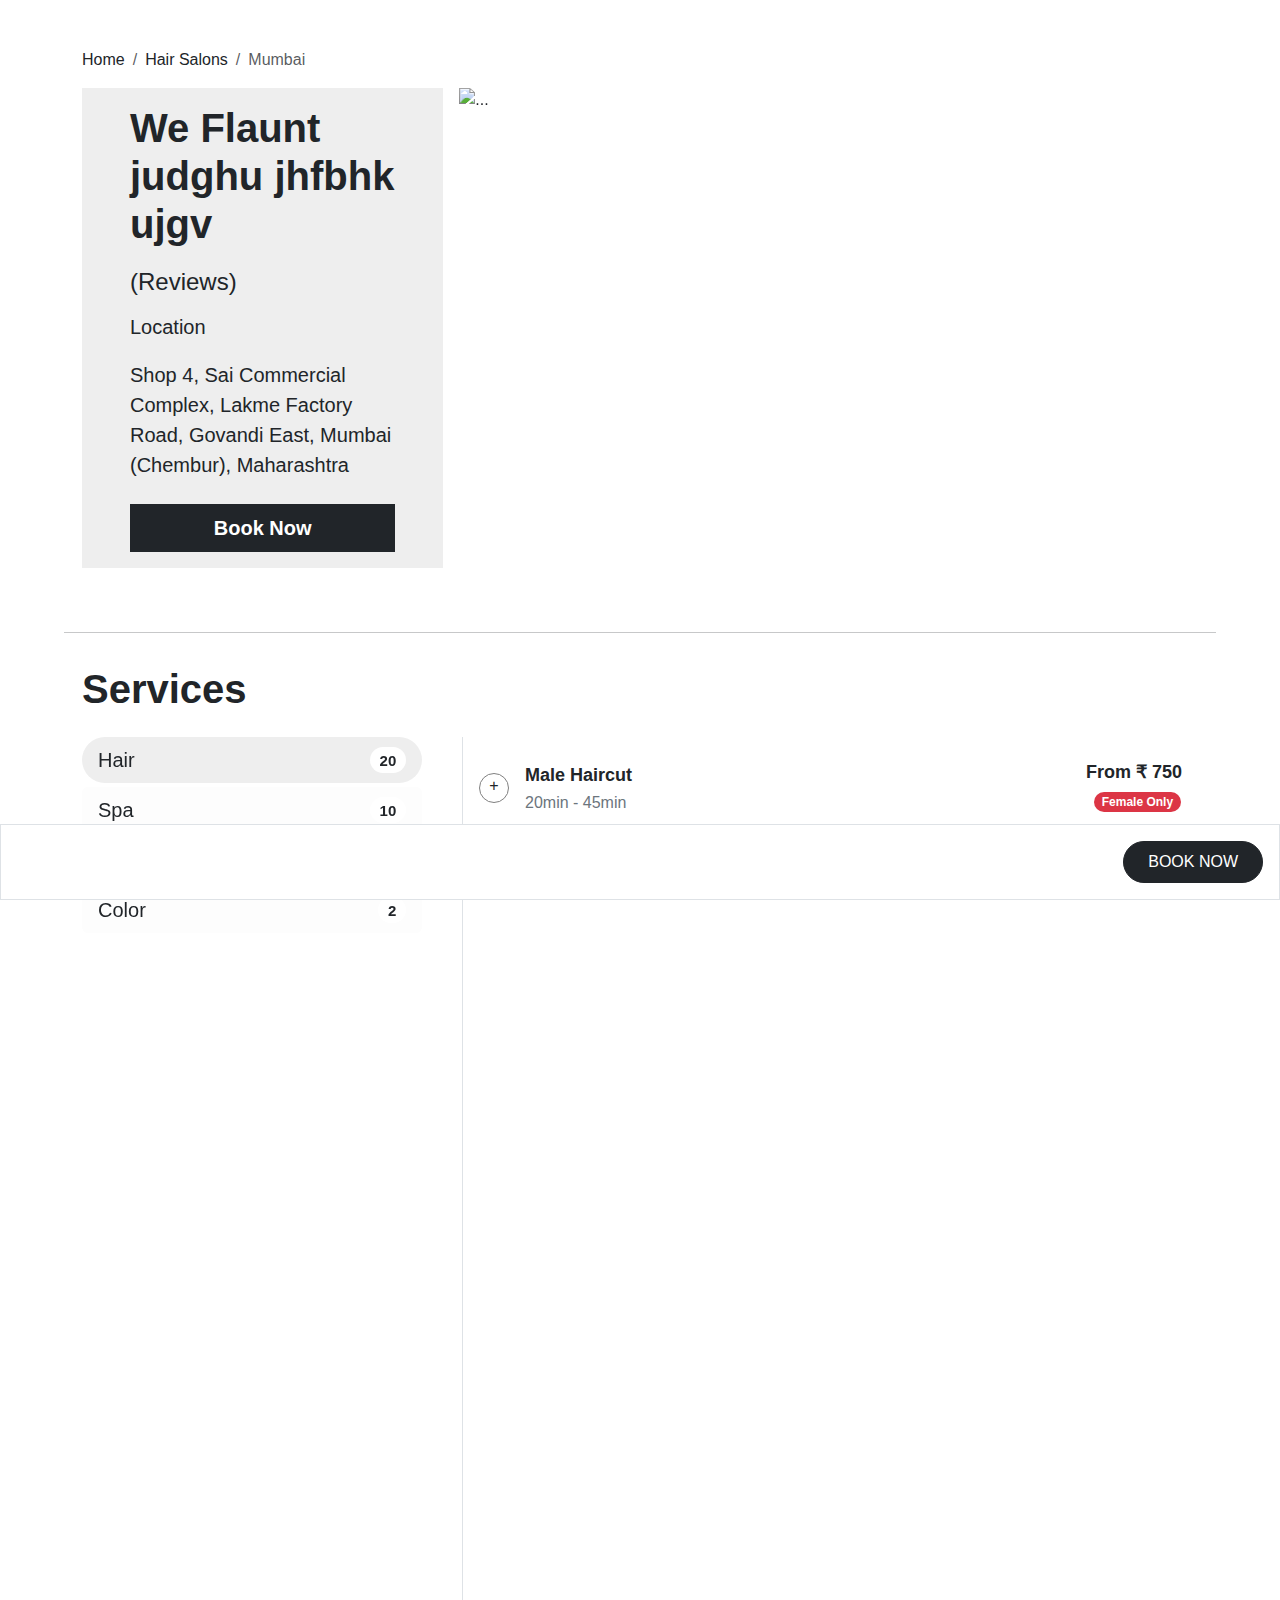
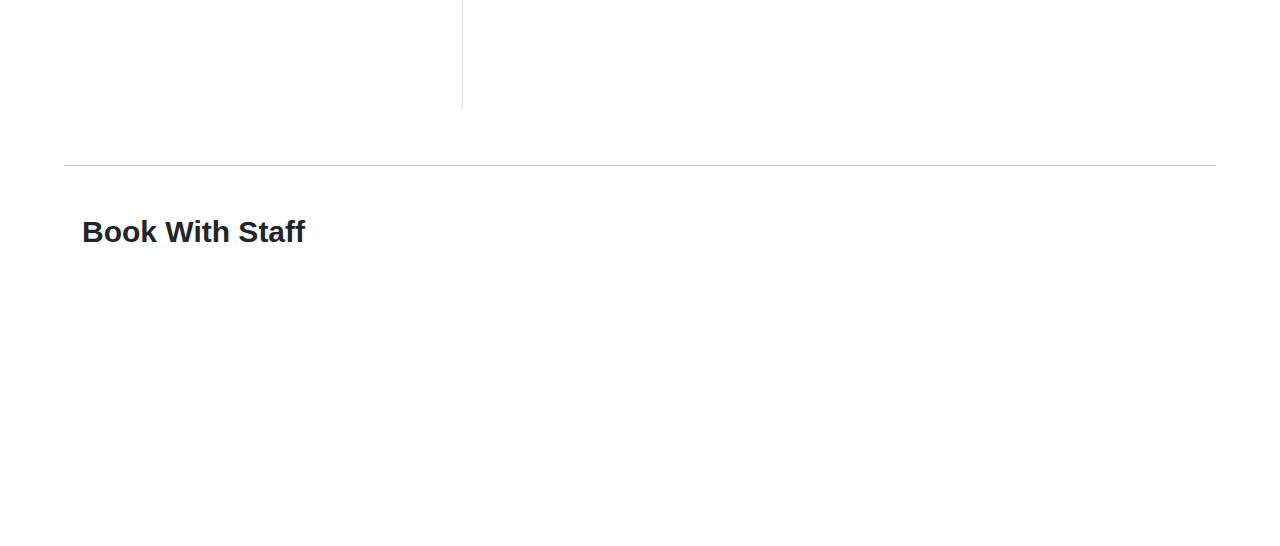
==== salon.html @ f8352d14 "going for merge" ====
<!DOCTYPE html>
<html lang="en">

<head>
  <meta charset="UTF-8">
  <meta http-equiv="X-UA-Compatible" content="IE=edge">
  <meta name="viewport" content="width=device-width, initial-scale=1.0">
  <!-- fontawesome -->
  <script src="https://cdnjs.cloudflare.com/ajax/libs/font-awesome/6.4.0/js/all.min.js"></script>
  <!-- BS5 Links -->
  <link href="https://cdn.jsdelivr.net/npm/bootstrap@5.2.3/dist/css/bootstrap.min.css" rel="stylesheet">
  <!-- aos -->
  <link href="https://unpkg.com/aos@2.3.1/dist/aos.css" rel="stylesheet">
  <link rel="stylesheet" href="css/bookstyle.css">

  <title>Fresha</title>
</head>

<body>

  <main>
    <section class="py-5" >
      <div class="container">
        <nav aria-label="breadcrumb">
          <ol class="breadcrumb">
            <li class="breadcrumb-item"><a href="#" class="nav-link">Home</a></li>
            <li class="breadcrumb-item " aria-current="page">Hair Salons</li>
            <li class="breadcrumb-item active" aria-current="page">Mumbai</li>
          </ol>
        </nav>
        <div class="row g-3 overflow-hidden">
          <div class="col-xl-4" data-aos="fade-right" data-aos-duration="1000">
            <div class="h-100 px-4 px-md-5 py-3 bg-light2">
              <p class="display-6 fw-semibold">We Flaunt judghu jhfbhk ujgv</p>
              <span class="text-warning">
                <i class="fa-solid fa-star fs-5"></i>
                <i class="fa-solid fa-star fs-5"></i>
                <i class="fa-solid fa-star fs-5"></i>
                <i class="fa-solid fa-star-half-alt fs-5"></i>
                <i class="fa-solid fa-star-half-alt fs-5"></i>
              </span>
              <span class="fs-4"> (Reviews)</span>
              <div class="mt-2">
                <p class="fs-5"><i class="fa fs-4 fa-location-dot"></i> Location</p>
                <p class="fs-5">Shop 4, Sai Commercial Complex, Lakme Factory Road, Govandi East, Mumbai (Chembur),
                  Maharashtra</p>
              </div>
              <div class="mt-4">
                <a role="button" href="booking.html" class="btn btn-dark h-100 w-100 rounded-0 py-2 fs-5 fw-bold">Book Now</a>
              </div>
            </div>
          </div>
          <div class="col-xl-8" data-aos="fade-left" data-aos-duration="1000">
            <div class="h-100">
              <div id="carouselExampleCaptions" class="carousel h-100 slide" data-bs-ride="carousel">
                <div class="carousel-indicators">
                  <button type="button" data-bs-target="#carouselExampleCaptions" data-bs-slide-to="0" class="active"
                    aria-current="true" aria-label="Slide 1"></button>
                  <button type="button" data-bs-target="#carouselExampleCaptions" data-bs-slide-to="1"
                    aria-label="Slide 2"></button>
                  <button type="button" data-bs-target="#carouselExampleCaptions" data-bs-slide-to="2"
                    aria-label="Slide 3"></button>
                </div>
                <div class="carousel-inner h-100">
                  <div class="carousel-item h-100 active">
                    <img
                      src="https://images.fresha.com/locations/location-profile-images/17243/293535/ff3d0a6b-650a-44cd-8631-21242df09e5d.jpg?class=width-large"
                      class="d-block w-100 h-100" alt="...">
                  </div>
                  <div class="carousel-item h-100">
                    <img
                      src="https://images.fresha.com/locations/location-profile-images/17243/293533/5f9d00f1-9cc1-4372-9a91-7b71dc12b0ef.jpg?class=width-large"
                      class="d-block w-100 h-100" alt="...">
                  </div>
                  <div class="carousel-item h-100">
                    <img
                      src="https://images.fresha.com/locations/location-profile-images/17243/293533/5f9d00f1-9cc1-4372-9a91-7b71dc12b0ef.jpg?class=width-large"
                      class="d-block w-100 h-100" alt="...">
                  </div>
                </div>
                <button class="carousel-control-prev" type="button" data-bs-target="#carouselExampleCaptions"
                  data-bs-slide="prev">
                  <span class="carousel-control-prev-icon" aria-hidden="true"></span>
                  <span class="visually-hidden">Previous</span>
                </button>
                <button class="carousel-control-next" type="button" data-bs-target="#carouselExampleCaptions"
                  data-bs-slide="next">
                  <span class="carousel-control-next-icon" aria-hidden="true"></span>
                  <span class="visually-hidden">Next</span>
                </button>
              </div>
            </div>
          </div>
        </div>
      </div>
    </section>

    <hr style="width: 90%;" class="mx-auto">

    <section class="py-3 services-tabs">
      <div class="container">
        <h2>Services</h2>
        <div class="row py-4 align-items-start">
          <div class="col-md-4 service-stick top-10" data-aos="fade-up" data-aos-duration="1000">
            <div class="nav gap-1 flex-column nav-pills me-3" id="v-pills-tab" role="tablist"
              aria-orientation="vertical">
              <button class="nav-link act d-flex align-items-center justify-content-between text-dark fs-5 active"
                id="v-pills-home-tab" data-bs-toggle="pill" data-bs-target="#v-pills-home" type="button" role="tab"
                aria-controls="v-pills-home" aria-selected="true">Hair <span
                  class="badge bg-white text-dark rounded-pill ">20</span> </button>
              <button class="nav-link act d-flex align-items-center justify-content-between text-dark fs-5"
                id="v-pills-profile-tab" data-bs-toggle="pill" data-bs-target="#v-pills-profile" type="button"
                role="tab" aria-controls="v-pills-profile" aria-selected="false">Spa <span
                  class="badge bg-white text-dark rounded-pill ">10</span> </buttona>
                <button class="nav-link act d-flex align-items-center justify-content-between text-dark fs-5"
                  id="v-pills-messages-tab" data-bs-toggle="pill" data-bs-target="#v-pills-messages" type="button"
                  role="tab" aria-controls="v-pills-messages" aria-selected="false">Massage <span
                    class="badge bg-white text-dark rounded-pill ">1</span> </button>
                <button class="nav-link act d-flex align-items-center justify-content-between text-dark fs-5"
                  id="v-pills-settings-tab" data-bs-toggle="pill" data-bs-target="#v-pills-settings" type="button"
                  role="tab" aria-controls="v-pills-settings" aria-selected="false">Color <span
                    class="badge bg-white text-dark rounded-pill ">2</span> </button>
            </div>
          </div>
          <div class="tab-content col-md-8 overflow-hidden" id="v-pills-tabContent">
            <div class="tab-pane fade show active" id="v-pills-home" role="tabpanel" aria-labelledby="v-pills-home-tab">
              <div class="border-start list-group p-0 list-group-flush " >
                <!-- service card collapse -->
                <div class="list-group-item p-0"  data-aos="fade-left" data-aos-duration="1000">
                  <!-- service card -->
                  <div class="px-3 service-card py-4">
                    <div class="d-flex align-items-center gap-3">
                      <div class="service-card-radio text-center ">+</div>
                      <div class="d-grid gap-1">
                        <a role="button" class="stretched-link hw-0" data-bs-toggle="collapse" data-bs-target="#s1"></a>
                        <h5>Male Haircut</h5>
                        <div class="text-secondary w-fit">20min - 45min</div>
                      </div>
                    </div>
                    <div>
                      <h5 class="text-dark">From ₹ 750</h5>
                      <span class="badge bg-danger mt-2 rounded-pill ms-2">Female Only</span>
                    </div>
                  </div>

                  <!-- group of service card -->
                  <div class="py-3 px-1 px-sm-3 list-group list-group-flush collapse rounded" id="s1">

                    <div class="px-3 service-card py-4 list-group-item">
                      <div class="d-flex align-items-center gap-3">
                        <div class="service-card-radio"></div>
                        <div class="d-grid gap-1">
                          <a role="button" class="stretched-link hw-0" data-bs-toggle="collapse" data-bs-target="#s1"></a>
                          <h5>Male Haircut</h5>
                          <div class="text-secondary w-fit">20min - 45min</div>
                        </div>
                      </div>
                      <div>
                        <h5 class="text-dark">From ₹ 750</h5>
                        <span class="badge bg-danger mt-2 rounded-pill ms-2">Female Only</span>
                    <a href="booking.html" class="stretched-link hw-0"></a>
                      </div>
                    </div>

                    <div class="px-3 service-card py-4 list-group-item">
                      <div class="d-flex align-items-center gap-3">
                        <div class="service-card-radio"></div>
                        <div class="d-grid gap-1">
                          <a role="button" class="stretched-link hw-0" data-bs-toggle="collapse" data-bs-target="#s1"></a>
                          <h5>Male Haircut</h5>
                          <div class="text-secondary w-fit">20min - 45min</div>
                    <a href="booking.html" class="stretched-link hw-0"></a>

                        </div>
                      </div>
                      <div>
                        <h5 class="text-dark">From ₹ 750</h5>
                        <span class="badge bg-danger mt-2 rounded-pill ms-2">Female Only</span>
                      </div>
                    </div>
                  </div>
                </div>

                <div class="px-3 service-card py-4 list-group-item"  data-aos="fade-left" data-aos-duration="1000" >
                  <div class="d-flex align-items-center gap-3">
                    <div class="service-card-radio"></div>
                    <div class="d-grid gap-1">
                      <h5>Male Haircut</h5>
                      <h6 class="text-secondary">20min - 45min</h6>
                    </div>
                  </div>
                  <div>
                    <h5 class="text-dark">From ₹ 750</h5>
                    <a href="booking.html" class="stretched-link hw-0"></a>
                  </div>
                </div>

                <div class="px-3 service-card py-4 list-group-item"  data-aos="fade-left" data-aos-duration="1000" >
                  <div class="d-flex align-items-center gap-3">
                    <div class="service-card-radio"></div>
                    <div class="d-grid gap-1">
                      <h5>Male Haircut</h5>
                      <h6 class="text-secondary">20min - 45min</h6>
                    </div>
                  </div>
                  <div>
                    <h5 class="text-dark">From ₹ 750</h5>
                    <a href="booking.html" class="stretched-link hw-0"></a>
                  </div>
                </div>

                <div class="px-3 service-card py-4 list-group-item"  data-aos="fade-left" data-aos-duration="1000" >
                  <div class="d-flex align-items-center gap-3">
                    <div class="service-card-radio"></div>
                    <div class="d-grid gap-1">
                      <a role="button" class="stretched-link hw-0" data-bs-toggle="collapse" data-bs-target="#s1"></a>
                      <h5>Male Haircut</h5>
                      <div class="text-secondary w-fit">20min - 45min</div>
                    </div>
                  </div>
                  <div>
                      <a href="booking.html" class="stretched-link hw-0"></a>
                      <h5 class="text-dark">From ₹ 750</h5>
                      <span class="badge bg-danger mt-2 rounded-pill ms-2">Female Only</span>
                    </div>
                </div>

                <div class="px-3 service-card py-4 list-group-item"  data-aos="fade-left" data-aos-duration="1000" >
                  <div class="d-flex align-items-center gap-3">
                    <div class="service-card-radio"></div>
                    <div class="d-grid gap-1">
                      <h5>Male Haircut</h5>
                      <h6 class="text-secondary">20min - 45min</h6>
                    </div>
                  </div>
                  <div>
                    <h5 class="text-dark">From ₹ 750</h5>
                    <a href="booking.html" class="stretched-link hw-0"></a>
                  </div>
                </div>

                <div class="px-3 service-card py-4 list-group-item"  data-aos="fade-left" data-aos-duration="1000" >
                  <div class="d-flex align-items-center gap-3">
                    <div class="service-card-radio"></div>
                    <div class="d-grid gap-1">
                      <h5>Male Haircut</h5>
                      <h6 class="text-secondary">20min - 45min</h6>
                    </div>
                  </div>
                  <div>
                    <h5 class="text-dark">From ₹ 750</h5>
                    <a href="booking.html" class="stretched-link hw-0"></a>
                  </div>
                </div>

                <div class="px-3 service-card py-4 list-group-item"  data-aos="fade-left" data-aos-duration="1000" >
                  <div class="d-flex align-items-center gap-3">
                    <div class="service-card-radio"></div>
                    <div class="d-grid gap-1">
                      <h5>Male Haircut</h5>
                      <h6 class="text-secondary">20min - 45min</h6>
                    </div>
                  </div>
                  <div>
                    <h5 class="text-dark">From ₹ 750</h5>
                    <a href="booking.html" class="stretched-link hw-0"></a>
                  </div>
                </div>

                <div class="px-3 service-card py-4 list-group-item"  data-aos="fade-left" data-aos-duration="1000" >
                  <div class="d-flex align-items-center gap-3">
                    <div class="service-card-radio"></div>
                    <div class="d-grid gap-1">
                      <a role="button" class="stretched-link hw-0" data-bs-toggle="collapse" data-bs-target="#s1"></a>
                      <h5>Male Haircut</h5>
                      <div class="text-secondary w-fit">20min - 45min</div>
                    </div>
                  </div>
                  <div>
                      <a href="booking.html" class="stretched-link hw-0"></a>
                      <h5 class="text-dark">From ₹ 750</h5>
                      <span class="badge bg-danger mt-2 rounded-pill ms-2">Female Only</span>
                    </div>
                </div>

                <div class="px-3 service-card py-4 list-group-item"  data-aos="fade-left" data-aos-duration="1000" >
                  <div class="d-flex align-items-center gap-3">
                    <div class="service-card-radio"></div>
                    <div class="d-grid gap-1">
                      <h5>Male Haircut</h5>
                      <h6 class="text-secondary">20min - 45min</h6>
                    </div>
                  </div>
                  <div>
                    <h5 class="text-dark">From ₹ 750</h5>
                    <a href="booking.html" class="stretched-link hw-0"></a>
                  </div>
                </div>

                <div class="px-3 service-card py-4 list-group-item"  data-aos="fade-left" data-aos-duration="1000" >
                  <div class="d-flex align-items-center gap-3">
                    <div class="service-card-radio"></div>
                    <div class="d-grid gap-1">
                      <a role="button" class="stretched-link hw-0" data-bs-toggle="collapse" data-bs-target="#s1"></a>
                      <h5>Male Haircut</h5>
                      <div class="text-secondary w-fit">20min - 45min</div>
                    </div>
                  </div>
                  <div>
                      <a href="booking.html" class="stretched-link hw-0"></a>
                      <h5 class="text-dark">From ₹ 750</h5>
                      <span class="badge bg-danger mt-2 rounded-pill ms-2">Female Only</span>
                    </div>
                </div>
              </div>
            </div>
            <div class="tab-pane fade" id="v-pills-profile" role="tabpanel" aria-labelledby="v-pills-profile-tab">
              <div class="p-3 border-start list-group list-group-flush ">

                <div class="px-3 service-card py-4 list-group-item"  data-aos="fade-left" data-aos-duration="1000" >
                  <div class="d-flex align-items-center gap-3">
                    <div class="service-card-radio"></div>
                    <div class="d-grid gap-1">
                      <a role="button" class="stretched-link hw-0" data-bs-toggle="collapse" data-bs-target="#s1"></a>
                      <h5>Male Haircut</h5>
                      <div class="text-secondary w-fit">20min - 45min</div>
                    </div>
                  </div>
                  <div>
                      <a href="booking.html" class="stretched-link hw-0"></a>
                      <h5 class="text-dark">From ₹ 750</h5>
                      <span class="badge bg-danger mt-2 rounded-pill ms-2">Female Only</span>
                    </div>
                </div>

                <div class="px-3 service-card py-4 list-group-item"  data-aos="fade-left" data-aos-duration="1000" >
                  <div class="d-flex align-items-center gap-3">
                    <div class="service-card-radio"></div>
                    <div class="d-grid gap-1">
                      <h5>Male Haircut</h5>
                      <h6 class="text-secondary">20min - 45min</h6>
                    </div>
                  </div>
                  <div>
                    <h5 class="text-dark">From ₹ 750</h5>
                    <a href="booking.html" class="stretched-link hw-0"></a>
                  </div>
                </div>
              </div>
            </div>
            <div class="tab-pane fade" id="v-pills-messages" role="tabpanel" aria-labelledby="v-pills-messages-tab">
              <div class="p-3 border-start list-group list-group-flush ">

                <div class="px-3 service-card py-4 list-group-item"  data-aos="fade-left" data-aos-duration="1000" >
                  <div class="d-flex align-items-center gap-3">
                    <div class="service-card-radio"></div>
                    <div class="d-grid gap-1">
                      <h5>Male Haircut</h5>
                      <h6 class="text-secondary">20min - 45min</h6>
                    </div>
                  </div>
                  <div>
                    <h5 class="text-dark">From ₹ 750</h5>
                    <a href="booking.html" class="stretched-link hw-0"></a>
                  </div>
                </div>

                <div class="px-3 service-card py-4 list-group-item"  data-aos="fade-left" data-aos-duration="1000" >
                  <div class="d-flex align-items-center gap-3">
                    <div class="service-card-radio"></div>
                    <div class="d-grid gap-1">
                      <h5>Male Haircut</h5>
                      <h6 class="text-secondary">20min - 45min</h6>
                    </div>
                  </div>
                  <div>
                    <h5 class="text-dark">From ₹ 750</h5>
                    <a href="booking.html" class="stretched-link hw-0"></a>
                  </div>
                </div>

                <div class="px-3 service-card py-4 list-group-item"  data-aos="fade-left" data-aos-duration="1000" >
                  <div class="d-flex align-items-center gap-3">
                    <div class="service-card-radio"></div>
                    <div class="d-grid gap-1">
                      <h5>Male Haircut</h5>
                      <h6 class="text-secondary">20min - 45min</h6>
                    </div>
                  </div>
                  <div>
                    <h5 class="text-dark">From ₹ 750</h5>
                    <a href="booking.html" class="stretched-link hw-0"></a>
                  </div>
                </div>

                <div class="px-3 service-card py-4 list-group-item"  data-aos="fade-left" data-aos-duration="1000" >
                  <div class="d-flex align-items-center gap-3">
                    <div class="service-card-radio"></div>
                    <div class="d-grid gap-1">
                      <h5>Male Haircut</h5>
                      <h6 class="text-secondary">20min - 45min</h6>
                    </div>
                  </div>
                  <div>
                    <h5 class="text-dark">From ₹ 750</h5>
                    <a href="booking.html" class="stretched-link hw-0"></a>
                  </div>
                </div>
              </div>
            </div>
            <div class="tab-pane fade" id="v-pills-settings" role="tabpanel" aria-labelledby="v-pills-settings-tab">
              <div class="p-3 border-start list-group list-group-flush ">

                <div class="px-3 service-card py-4 list-group-item"  data-aos="fade-left" data-aos-duration="1000" >
                  <div class="d-flex align-items-center gap-3">
                    <div class="service-card-radio"></div>
                    <div class="d-grid gap-1">
                      <h5>Male Haircut</h5>
                      <h6 class="text-secondary">20min - 45min</h6>
                    </div>
                  </div>
                  <div>
                    <h5 class="text-dark">From ₹ 750</h5>
                    <a href="booking.html" class="stretched-link hw-0"></a>
                  </div>
                </div>

                <div class="px-3 service-card py-4 list-group-item"  data-aos="fade-left" data-aos-duration="1000" >
                  <div class="d-flex align-items-center gap-3">
                    <div class="service-card-radio"></div>
                    <div class="d-grid gap-1">
                      <h5>Male Haircut</h5>
                      <h6 class="text-secondary">20min - 45min</h6>
                    </div>
                  </div>
                  <div>
                    <h5 class="text-dark">From ₹ 750</h5>
                    <a href="booking.html" class="stretched-link hw-0"></a>
                  </div>
                </div>

                <div class="px-3 service-card py-4 list-group-item"  data-aos="fade-left" data-aos-duration="1000" >
                  <div class="d-flex align-items-center gap-3">
                    <div class="service-card-radio"></div>
                    <div class="d-grid gap-1">
                      <h5>Male Haircut</h5>
                      <h6 class="text-secondary">20min - 45min</h6>
                    </div>
                  </div>
                  <div>
                    <h5 class="text-dark">From ₹ 750</h5>
                    <a href="booking.html" class="stretched-link hw-0"></a>
                  </div>
                </div>
              </div>
            </div>
          </div>
        </div>
      </div>
    </section>

    <hr style="width: 90%;" class="mx-auto">

    <section class="py-4">
      <div class="container">
        <h3 class="my-2">Book With Staff</h3>
        <div class="d-flex gap-4 justify-content-center justify-content-md-start flex-wrap p-4" data-aos="fade-up" data-aos-duration="1000">
          <div class="b-w-staff text-center">
            <img src="images/place-img.png" class="img-fluid b-w-staff-img" alt="">
            <div class="my-2">
              <h4>Alex Doe Alexzander</h4>
            </div>
          </div>
          <div class="b-w-staff text-center">
            <img src="images/place-img.png" class="img-fluid b-w-staff-img" alt="">
            <div class="my-2">
              <h4>Alex Doe Alexzander</h4>
            </div>
          </div>
          <div class="b-w-staff text-center">
            <img src="images/place-img.png" class="img-fluid b-w-staff-img" alt="">
            <div class="my-2">
              <h4>Alex Doe Alexzander</h4>
            </div>
          </div>
          <div class="b-w-staff text-center">
            <img src="images/place-img.png" class="img-fluid b-w-staff-img" alt="">
            <div class="my-2">
              <h4>Alex Doe Alexzander</h4>
            </div>
          </div>
        </div>
      </div>
    </section>

    <!-- book btn -->
    <div class="p-3 border text-end bg-white sticky-bottom">
      <a role="button" href="booking.html" class="btn px-4 py-2 rounded-pill act btn-dark">BOOK NOW</a>
    </div>

    <!-- <section class="section-padding bg-light2" >
      <div class="container">
        <h3 class="fs-1 mb-5">Venues near We Flaunt</h3>
        <div class="row g-4"  data-aos="fade-up" data-aos-duration="1000">
          <div class="col-sm-6 col-lg-4 col-xl-3">
            <div class="position-relative">
              <img
                src="https://images.fresha.com/locations/location-profile-images/408585/689546/67a4dfca-bd08-4a91-b6e1-a2f02ed755c5.jpg?class=width-small"
                height="200px" class="w-100 object-fit" alt="">
                <a href="" class="stretched-link"></a>
                <div class="p-2">
                  <p class="fs-4 mt-1 mb-0">Tress Tales</p>
                  <p class="m-0 text-secondary">Location ipsum dolor sit amet consectetur adipisicing elit. Unde, ratione
                    neque officia rem laborum distinctio doloribus </p>
                  </div>
            </div>
          </div>
          <div class="col-sm-6 col-lg-4 col-xl-3">
            <div class="position-relative">
              <img
                src="https://images.fresha.com/locations/location-profile-images/861089/936531/fd4bea70-bfd3-4a86-93a0-b0b45cfe5dd1.jpg?class=width-small"
                height="200px" class="w-100 object-fit" alt="">
                <a href="" class="stretched-link"></a>
                <div class="p-2">
                  <p class="fs-4 mt-1 mb-0">Mubai</p>
                  <p class="m-0 text-secondary">Location ipsum dolor sit amet consectetur adipisicing elit. Unde. </p>
                </div>
              </div>
          </div>
          <div class="col-sm-6 col-lg-4 col-xl-3">
            <div class="position-relative">
              <img
                src="https://images.fresha.com/locations/location-profile-images/861089/936531/fd4bea70-bfd3-4a86-93a0-b0b45cfe5dd1.jpg?class=width-small"
                height="200px" class="w-100 object-fit" alt="">
                <a href="" class="stretched-link"></a>
                <div class="p-2">
                  <p class="fs-4 mt-1 mb-0">Alines Beauty</p>
                  <p class="m-0 text-secondary">Location ipsum dolor sit amet consectetur adipisicing elit. Unde, ratione
                    neque </p>
                  </div>
            </div>
          </div>
          <div class="col-sm-6 col-lg-4 col-xl-3">
            <div class="position-relative">
              <img
                src="https://images.fresha.com/locations/location-profile-images/552781/670060/f25c866d-f45b-4926-a53b-a2f4f5d39bbf.jpg?class=width-small"
                height="200px" class="w-100 object-fit" alt="">
                <a href="" class="stretched-link"></a>
                <div class="p-2">
                  <p class="fs-4 mt-1 mb-0">Adani club</p>
                  <p class="m-0 text-secondary">Location ipsum dolor sit amet consectetur adipisicing elit. </p>
                </div>
              </div>
          </div>
        </div>
      </div>
    </section> -->

  </main>

  <script src="https://cdn.jsdelivr.net/npm/bootstrap@5.2.3/dist/js/bootstrap.bundle.min.js"></script>
  <!-- aos -->
  <script src="https://unpkg.com/aos@2.3.1/dist/aos.js"></script>
  <script src="js/main.js"></script>
</body>

</html>
---- css/bookstyle.css ----
body {
    font-family: 'Outfit', sans-serif;
}

h1{
    font-size:50px !important; 
    font-weight: 600 !important;
    margin: 0 !important;
}

h2 {
    font-size: 40px !important;
    font-weight: 600 !important;
    margin: 0 !important;
}

h3 {
    font-size: 30px !important;
    font-weight: 600 !important;
    margin: 0 !important;
}

h4 {
    font-size: 20px !important;
    font-weight: 600 !important;
    margin: 0 !important;
}

h5 {
    font-size: 18px !important;
    font-weight: 600 !important;
    margin: 0 !important;
}

h6 {
    font-size: 16px !important;
    font-weight: 600 !important;
    margin: 0 !important;
}
input[type=number]::-webkit-inner-spin-button,
input[type=number]::-webkit-outer-spin-button {
    -webkit-appearance: none;
    -moz-appearance: none;
    margin: 0;
}
.object-p-c{
    object-position: center !important;
}
.social-btn {
    height: 30px;
    width: 30px;
}

.object-fit {
    object-fit: cover;
    object-position: center;
}

.z--1 {
    z-index: -1;
}
.act:active{
    transform: scale(0.95) !important;
    transition: 0.3s;
}
.z-0{
    z-index: 0;
}

.z-10 {
    z-index: 10;
}
.z-1{
    z-index: 1;
}
.z-9 {
    z-index: 99;
}
.z-99 {
    z-index: 999;
}
.shadowall{
    box-shadow: 0 0 1px 1px rgba(128, 128, 128, 0.251);
}
.d-grid-center{
    display: grid;
    place-items: center;
}
.form-control:focus{
    /* border: none !important; */
    outline: none !important;
    box-shadow: none !important;
}
textarea:focus{
    /* border: none !important; */
    outline: none !important;
    box-shadow: none !important;
}
.section-padding{
    padding: 5rem 0px;
}
.bg-light2{
    background-color: rgb(238, 238, 238) !important;
}
.services-tabs .nav-link:hover {
    background-color: rgb(238, 238, 238) !important;
}
.services-tabs .nav-link{
    background-color: rgb(253, 253, 253) !important;
    transition: all 0.3s;
}
.services-tabs .nav-link.active {
    background-color: rgb(238, 238, 238) !important;
    border-radius: 50px;
}
.service-card-radio{
    width: 30px;
    height: 30px;
    border: 1px solid grey;
    border-radius: 50%;
}
.services-tabs .list-group-item:hover {
    background-color: rgb(247, 247, 247);
    cursor: pointer;
}
.services-tabs .list-group-item .list-group-item:hover {
    background-color: rgb(238, 237, 237);
    cursor: pointer;
}
.services-tabs .list-group-item .list-group-item:active {
    transform: scale(0.99);
    transition: all 0.3s;
}

.service-card{
    display: flex !important;
    align-items: center;
    position: relative;
    justify-content: space-between;
}
.b-w-staff-img{
    width: 100px;
    height: 100px;
    border-radius: 50%;
}
.w-fit{
    width: fit-content;
}
.s-tabs{
    display: flex;
    background-color: white;
    overflow: auto;
    scroll-snap-type: x mandatory;
}
.s-tabs::-webkit-scrollbar{
    width: 0px !important;
    height: 0px !important;
}
.shadowall1{
    box-shadow: 0 0 5px 1px gainsboro;
}
.s-tabs a{
    scroll-snap-align: start;
    white-space: nowrap;
}
.service-b-container{
    position: relative;
    /* z-index: 1; */
}
.service-b-container::before{
    content: "";
    position: absolute;
    width: 100%;
    z-index: -1;
    height: 100%;
    top: 40px;
    background-color: #212529;
}
.total-b{
    max-height: 120px;
    overflow-y: auto;
}
.total-b::-webkit-scrollbar{
    width: 5px !important;
    /* height: 0px !important; */
}
.total-b::-webkit-scrollbar-thumb{
    background-color: rgb(194, 194, 194);
    border-radius: 10px;
}
.service-card label .service-card-radio span{
    opacity: 0;
    transition: all 0.3s;
    color: white;
    font-size: 20px;
    line-height: 30px;
}
.service-card input[type="checkbox"]:checked ~ label .service-card-radio{
    background-color: rgb(66, 88, 255);
    border: none;
}
.service-card input[type="checkbox"]:checked ~ label .service-card-radio span{
    opacity: 1;
}
.service-card label:hover{
    cursor: pointer;
}
.stick-s-top{
    position: sticky !important;
    z-index: 999;
    top: 100px;
}
.booksec{
    height: 100%;
}
.book-staff-section{
    display: none;
}
.book-time-section{
    display: none;
}
.book-staff-section .b-w-staff-img{
    width: 70px;
    height: 70px;
}
.book-staff-section .list-group-item,
.book-time-section .list-group-item{
    cursor: pointer;
}
.book-staff-section .list-group-item:hover,
.book-serv-section .list-group-item:hover,
.book-time-section .list-group-item:hover{
    background-color: rgb(249, 249, 249);
    cursor: pointer;
}
@media screen and (min-width:767.5px) {
    .service-stick{
        position: sticky;
        top: 30px ;
    }
}
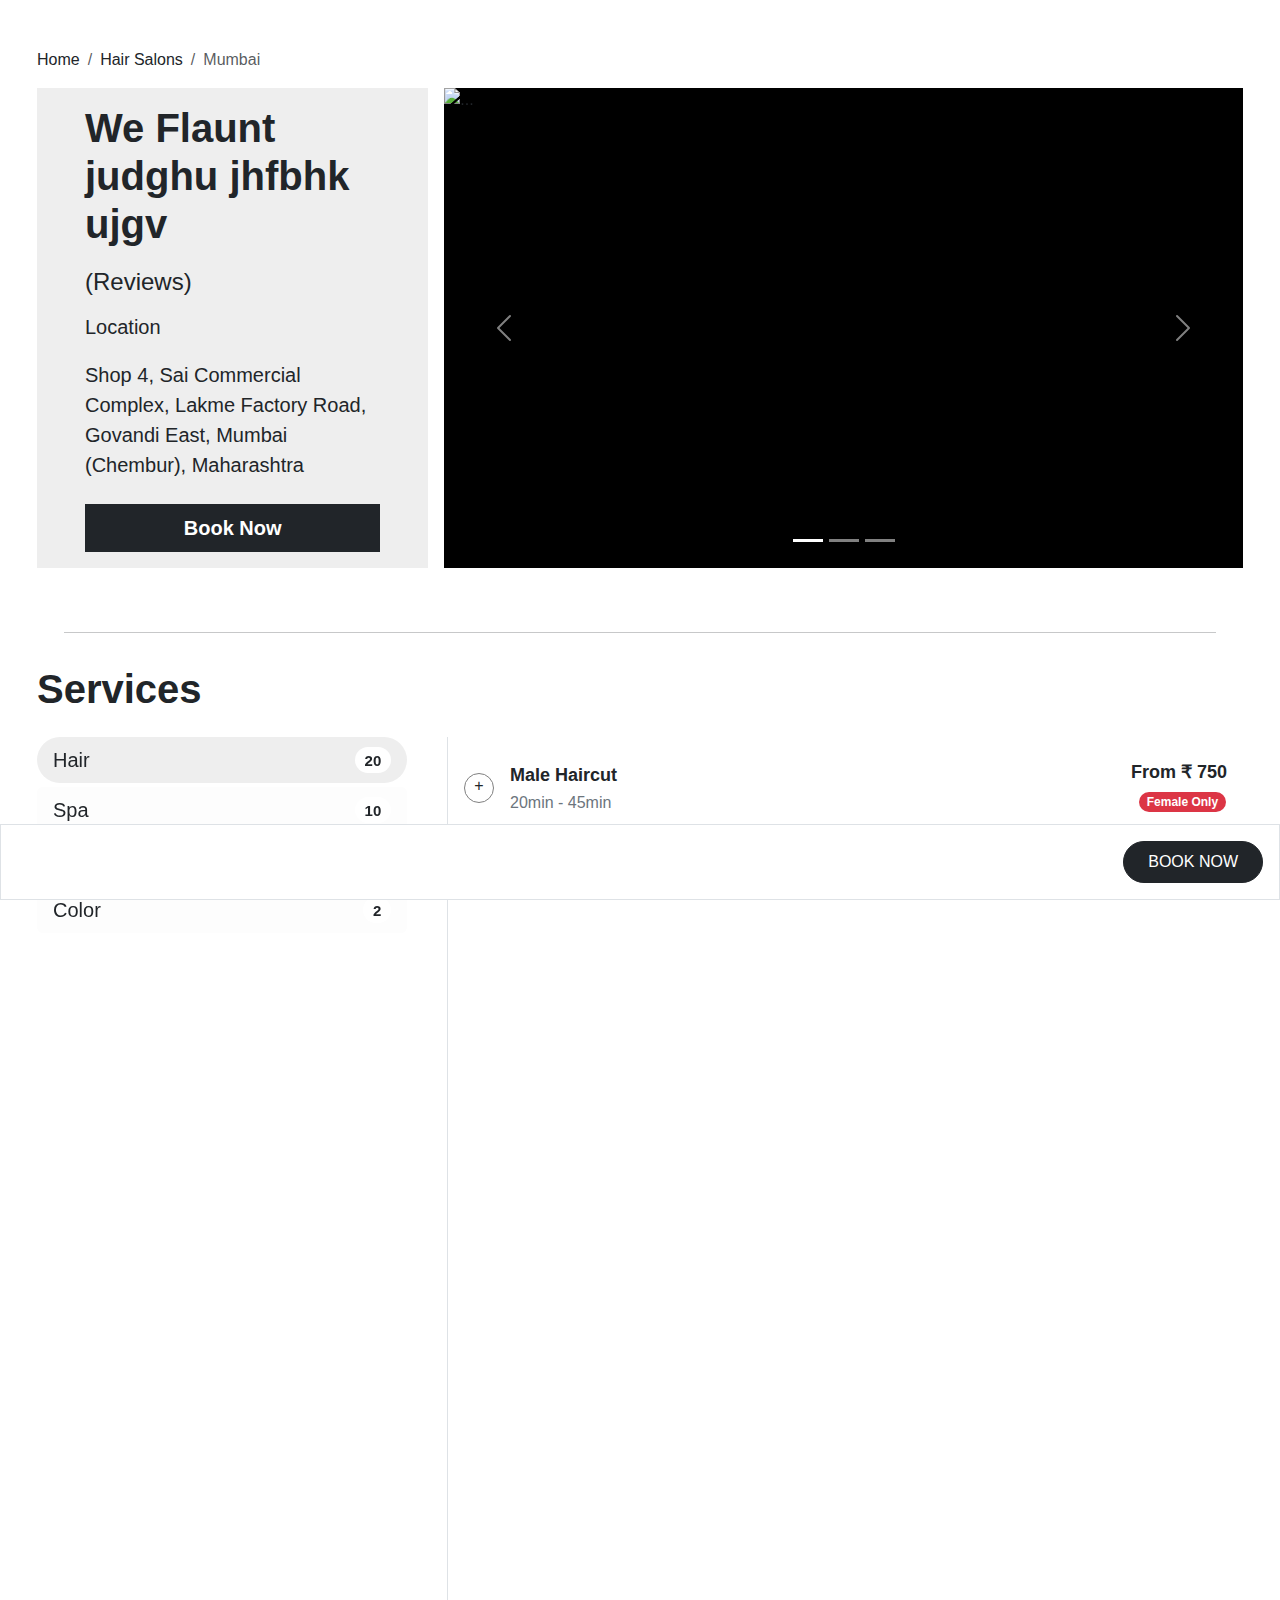
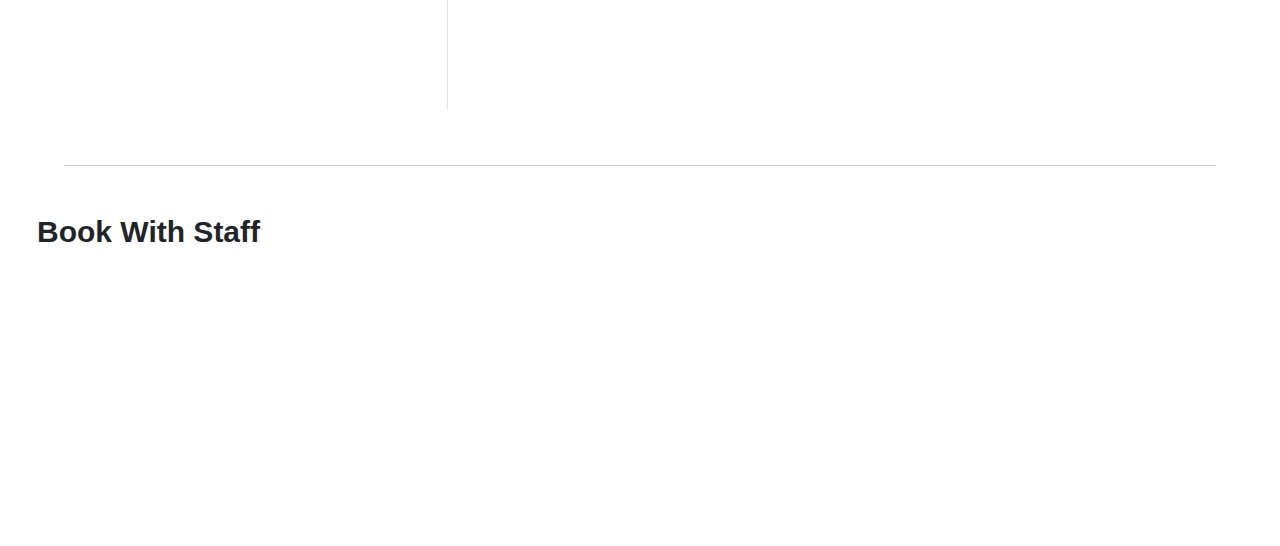
==== commit b22745db: "going to merger 2" ====
--- a/salon.html
+++ b/salon.html
@@ -11,7 +11,7 @@
   <link href="https://cdn.jsdelivr.net/npm/bootstrap@5.2.3/dist/css/bootstrap.min.css" rel="stylesheet">
   <!-- aos -->
   <link href="https://unpkg.com/aos@2.3.1/dist/aos.css" rel="stylesheet">
-  <link rel="stylesheet" href="css/bookstyle.css">
+  <link rel="stylesheet" href="assets/css/style.css">
 
   <title>Fresha</title>
 </head>
@@ -19,7 +19,7 @@
 <body>
 
   <main>
-    <section class="py-5" >
+    <section class="py-5">
       <div class="container">
         <nav aria-label="breadcrumb">
           <ol class="breadcrumb">
@@ -46,7 +46,8 @@
                   Maharashtra</p>
               </div>
               <div class="mt-4">
-                <a role="button" href="booking.html" class="btn btn-dark h-100 w-100 rounded-0 py-2 fs-5 fw-bold">Book Now</a>
+                <a role="button" href="booking.html" class="btn btn-dark h-100 w-100 rounded-0 py-2 fs-5 fw-bold">Book
+                  Now</a>
               </div>
             </div>
           </div>
@@ -64,17 +65,17 @@
                 <div class="carousel-inner h-100">
                   <div class="carousel-item h-100 active">
                     <img
-                      src="https://images.fresha.com/locations/location-profile-images/17243/293535/ff3d0a6b-650a-44cd-8631-21242df09e5d.jpg?class=width-large"
+                      src="https://images.fresha.com/locations/location-profile-assets/image/17243/293535/ff3d0a6b-650a-44cd-8631-21242df09e5d.jpg?class=width-large"
                       class="d-block w-100 h-100" alt="...">
                   </div>
                   <div class="carousel-item h-100">
                     <img
-                      src="https://images.fresha.com/locations/location-profile-images/17243/293533/5f9d00f1-9cc1-4372-9a91-7b71dc12b0ef.jpg?class=width-large"
+                      src="https://images.fresha.com/locations/location-profile-assets/image/17243/293533/5f9d00f1-9cc1-4372-9a91-7b71dc12b0ef.jpg?class=width-large"
                       class="d-block w-100 h-100" alt="...">
                   </div>
                   <div class="carousel-item h-100">
                     <img
-                      src="https://images.fresha.com/locations/location-profile-images/17243/293533/5f9d00f1-9cc1-4372-9a91-7b71dc12b0ef.jpg?class=width-large"
+                      src="https://images.fresha.com/locations/location-profile-assets/image/17243/293533/5f9d00f1-9cc1-4372-9a91-7b71dc12b0ef.jpg?class=width-large"
                       class="d-block w-100 h-100" alt="...">
                   </div>
                 </div>
@@ -124,9 +125,9 @@
           </div>
           <div class="tab-content col-md-8 overflow-hidden" id="v-pills-tabContent">
             <div class="tab-pane fade show active" id="v-pills-home" role="tabpanel" aria-labelledby="v-pills-home-tab">
-              <div class="border-start list-group p-0 list-group-flush " >
+              <div class="border-start list-group p-0 list-group-flush ">
                 <!-- service card collapse -->
-                <div class="list-group-item p-0"  data-aos="fade-left" data-aos-duration="1000">
+                <div class="list-group-item p-0" data-aos="fade-left" data-aos-duration="1000">
                   <!-- service card -->
                   <div class="px-3 service-card py-4">
                     <div class="d-flex align-items-center gap-3">
@@ -150,7 +151,8 @@
                       <div class="d-flex align-items-center gap-3">
                         <div class="service-card-radio"></div>
                         <div class="d-grid gap-1">
-                          <a role="button" class="stretched-link hw-0" data-bs-toggle="collapse" data-bs-target="#s1"></a>
+                          <a role="button" class="stretched-link hw-0" data-bs-toggle="collapse"
+                            data-bs-target="#s1"></a>
                           <h5>Male Haircut</h5>
                           <div class="text-secondary w-fit">20min - 45min</div>
                         </div>
@@ -158,7 +160,7 @@
                       <div>
                         <h5 class="text-dark">From ₹ 750</h5>
                         <span class="badge bg-danger mt-2 rounded-pill ms-2">Female Only</span>
-                    <a href="booking.html" class="stretched-link hw-0"></a>
+                        <a href="booking.html" class="stretched-link hw-0"></a>
                       </div>
                     </div>
 
@@ -166,10 +168,11 @@
                       <div class="d-flex align-items-center gap-3">
                         <div class="service-card-radio"></div>
                         <div class="d-grid gap-1">
-                          <a role="button" class="stretched-link hw-0" data-bs-toggle="collapse" data-bs-target="#s1"></a>
+                          <a role="button" class="stretched-link hw-0" data-bs-toggle="collapse"
+                            data-bs-target="#s1"></a>
                           <h5>Male Haircut</h5>
                           <div class="text-secondary w-fit">20min - 45min</div>
-                    <a href="booking.html" class="stretched-link hw-0"></a>
+                          <a href="booking.html" class="stretched-link hw-0"></a>
 
                         </div>
                       </div>
@@ -181,35 +184,35 @@
                   </div>
                 </div>
 
-                <div class="px-3 service-card py-4 list-group-item"  data-aos="fade-left" data-aos-duration="1000" >
-                  <div class="d-flex align-items-center gap-3">
-                    <div class="service-card-radio"></div>
-                    <div class="d-grid gap-1">
-                      <h5>Male Haircut</h5>
-                      <h6 class="text-secondary">20min - 45min</h6>
-                    </div>
-                  </div>
-                  <div>
-                    <h5 class="text-dark">From ₹ 750</h5>
-                    <a href="booking.html" class="stretched-link hw-0"></a>
-                  </div>
-                </div>
-
-                <div class="px-3 service-card py-4 list-group-item"  data-aos="fade-left" data-aos-duration="1000" >
-                  <div class="d-flex align-items-center gap-3">
-                    <div class="service-card-radio"></div>
-                    <div class="d-grid gap-1">
-                      <h5>Male Haircut</h5>
-                      <h6 class="text-secondary">20min - 45min</h6>
-                    </div>
-                  </div>
-                  <div>
-                    <h5 class="text-dark">From ₹ 750</h5>
-                    <a href="booking.html" class="stretched-link hw-0"></a>
-                  </div>
-                </div>
-
-                <div class="px-3 service-card py-4 list-group-item"  data-aos="fade-left" data-aos-duration="1000" >
+                <div class="px-3 service-card py-4 list-group-item" data-aos="fade-left" data-aos-duration="1000">
+                  <div class="d-flex align-items-center gap-3">
+                    <div class="service-card-radio"></div>
+                    <div class="d-grid gap-1">
+                      <h5>Male Haircut</h5>
+                      <h6 class="text-secondary">20min - 45min</h6>
+                    </div>
+                  </div>
+                  <div>
+                    <h5 class="text-dark">From ₹ 750</h5>
+                    <a href="booking.html" class="stretched-link hw-0"></a>
+                  </div>
+                </div>
+
+                <div class="px-3 service-card py-4 list-group-item" data-aos="fade-left" data-aos-duration="1000">
+                  <div class="d-flex align-items-center gap-3">
+                    <div class="service-card-radio"></div>
+                    <div class="d-grid gap-1">
+                      <h5>Male Haircut</h5>
+                      <h6 class="text-secondary">20min - 45min</h6>
+                    </div>
+                  </div>
+                  <div>
+                    <h5 class="text-dark">From ₹ 750</h5>
+                    <a href="booking.html" class="stretched-link hw-0"></a>
+                  </div>
+                </div>
+
+                <div class="px-3 service-card py-4 list-group-item" data-aos="fade-left" data-aos-duration="1000">
                   <div class="d-flex align-items-center gap-3">
                     <div class="service-card-radio"></div>
                     <div class="d-grid gap-1">
@@ -219,55 +222,55 @@
                     </div>
                   </div>
                   <div>
-                      <a href="booking.html" class="stretched-link hw-0"></a>
-                      <h5 class="text-dark">From ₹ 750</h5>
-                      <span class="badge bg-danger mt-2 rounded-pill ms-2">Female Only</span>
-                    </div>
-                </div>
-
-                <div class="px-3 service-card py-4 list-group-item"  data-aos="fade-left" data-aos-duration="1000" >
-                  <div class="d-flex align-items-center gap-3">
-                    <div class="service-card-radio"></div>
-                    <div class="d-grid gap-1">
-                      <h5>Male Haircut</h5>
-                      <h6 class="text-secondary">20min - 45min</h6>
-                    </div>
-                  </div>
-                  <div>
-                    <h5 class="text-dark">From ₹ 750</h5>
-                    <a href="booking.html" class="stretched-link hw-0"></a>
-                  </div>
-                </div>
-
-                <div class="px-3 service-card py-4 list-group-item"  data-aos="fade-left" data-aos-duration="1000" >
-                  <div class="d-flex align-items-center gap-3">
-                    <div class="service-card-radio"></div>
-                    <div class="d-grid gap-1">
-                      <h5>Male Haircut</h5>
-                      <h6 class="text-secondary">20min - 45min</h6>
-                    </div>
-                  </div>
-                  <div>
-                    <h5 class="text-dark">From ₹ 750</h5>
-                    <a href="booking.html" class="stretched-link hw-0"></a>
-                  </div>
-                </div>
-
-                <div class="px-3 service-card py-4 list-group-item"  data-aos="fade-left" data-aos-duration="1000" >
-                  <div class="d-flex align-items-center gap-3">
-                    <div class="service-card-radio"></div>
-                    <div class="d-grid gap-1">
-                      <h5>Male Haircut</h5>
-                      <h6 class="text-secondary">20min - 45min</h6>
-                    </div>
-                  </div>
-                  <div>
-                    <h5 class="text-dark">From ₹ 750</h5>
-                    <a href="booking.html" class="stretched-link hw-0"></a>
-                  </div>
-                </div>
-
-                <div class="px-3 service-card py-4 list-group-item"  data-aos="fade-left" data-aos-duration="1000" >
+                    <a href="booking.html" class="stretched-link hw-0"></a>
+                    <h5 class="text-dark">From ₹ 750</h5>
+                    <span class="badge bg-danger mt-2 rounded-pill ms-2">Female Only</span>
+                  </div>
+                </div>
+
+                <div class="px-3 service-card py-4 list-group-item" data-aos="fade-left" data-aos-duration="1000">
+                  <div class="d-flex align-items-center gap-3">
+                    <div class="service-card-radio"></div>
+                    <div class="d-grid gap-1">
+                      <h5>Male Haircut</h5>
+                      <h6 class="text-secondary">20min - 45min</h6>
+                    </div>
+                  </div>
+                  <div>
+                    <h5 class="text-dark">From ₹ 750</h5>
+                    <a href="booking.html" class="stretched-link hw-0"></a>
+                  </div>
+                </div>
+
+                <div class="px-3 service-card py-4 list-group-item" data-aos="fade-left" data-aos-duration="1000">
+                  <div class="d-flex align-items-center gap-3">
+                    <div class="service-card-radio"></div>
+                    <div class="d-grid gap-1">
+                      <h5>Male Haircut</h5>
+                      <h6 class="text-secondary">20min - 45min</h6>
+                    </div>
+                  </div>
+                  <div>
+                    <h5 class="text-dark">From ₹ 750</h5>
+                    <a href="booking.html" class="stretched-link hw-0"></a>
+                  </div>
+                </div>
+
+                <div class="px-3 service-card py-4 list-group-item" data-aos="fade-left" data-aos-duration="1000">
+                  <div class="d-flex align-items-center gap-3">
+                    <div class="service-card-radio"></div>
+                    <div class="d-grid gap-1">
+                      <h5>Male Haircut</h5>
+                      <h6 class="text-secondary">20min - 45min</h6>
+                    </div>
+                  </div>
+                  <div>
+                    <h5 class="text-dark">From ₹ 750</h5>
+                    <a href="booking.html" class="stretched-link hw-0"></a>
+                  </div>
+                </div>
+
+                <div class="px-3 service-card py-4 list-group-item" data-aos="fade-left" data-aos-duration="1000">
                   <div class="d-flex align-items-center gap-3">
                     <div class="service-card-radio"></div>
                     <div class="d-grid gap-1">
@@ -277,27 +280,27 @@
                     </div>
                   </div>
                   <div>
-                      <a href="booking.html" class="stretched-link hw-0"></a>
-                      <h5 class="text-dark">From ₹ 750</h5>
-                      <span class="badge bg-danger mt-2 rounded-pill ms-2">Female Only</span>
-                    </div>
-                </div>
-
-                <div class="px-3 service-card py-4 list-group-item"  data-aos="fade-left" data-aos-duration="1000" >
-                  <div class="d-flex align-items-center gap-3">
-                    <div class="service-card-radio"></div>
-                    <div class="d-grid gap-1">
-                      <h5>Male Haircut</h5>
-                      <h6 class="text-secondary">20min - 45min</h6>
-                    </div>
-                  </div>
-                  <div>
-                    <h5 class="text-dark">From ₹ 750</h5>
-                    <a href="booking.html" class="stretched-link hw-0"></a>
-                  </div>
-                </div>
-
-                <div class="px-3 service-card py-4 list-group-item"  data-aos="fade-left" data-aos-duration="1000" >
+                    <a href="booking.html" class="stretched-link hw-0"></a>
+                    <h5 class="text-dark">From ₹ 750</h5>
+                    <span class="badge bg-danger mt-2 rounded-pill ms-2">Female Only</span>
+                  </div>
+                </div>
+
+                <div class="px-3 service-card py-4 list-group-item" data-aos="fade-left" data-aos-duration="1000">
+                  <div class="d-flex align-items-center gap-3">
+                    <div class="service-card-radio"></div>
+                    <div class="d-grid gap-1">
+                      <h5>Male Haircut</h5>
+                      <h6 class="text-secondary">20min - 45min</h6>
+                    </div>
+                  </div>
+                  <div>
+                    <h5 class="text-dark">From ₹ 750</h5>
+                    <a href="booking.html" class="stretched-link hw-0"></a>
+                  </div>
+                </div>
+
+                <div class="px-3 service-card py-4 list-group-item" data-aos="fade-left" data-aos-duration="1000">
                   <div class="d-flex align-items-center gap-3">
                     <div class="service-card-radio"></div>
                     <div class="d-grid gap-1">
@@ -307,17 +310,17 @@
                     </div>
                   </div>
                   <div>
-                      <a href="booking.html" class="stretched-link hw-0"></a>
-                      <h5 class="text-dark">From ₹ 750</h5>
-                      <span class="badge bg-danger mt-2 rounded-pill ms-2">Female Only</span>
-                    </div>
+                    <a href="booking.html" class="stretched-link hw-0"></a>
+                    <h5 class="text-dark">From ₹ 750</h5>
+                    <span class="badge bg-danger mt-2 rounded-pill ms-2">Female Only</span>
+                  </div>
                 </div>
               </div>
             </div>
             <div class="tab-pane fade" id="v-pills-profile" role="tabpanel" aria-labelledby="v-pills-profile-tab">
               <div class="p-3 border-start list-group list-group-flush ">
 
-                <div class="px-3 service-card py-4 list-group-item"  data-aos="fade-left" data-aos-duration="1000" >
+                <div class="px-3 service-card py-4 list-group-item" data-aos="fade-left" data-aos-duration="1000">
                   <div class="d-flex align-items-center gap-3">
                     <div class="service-card-radio"></div>
                     <div class="d-grid gap-1">
@@ -327,13 +330,13 @@
                     </div>
                   </div>
                   <div>
-                      <a href="booking.html" class="stretched-link hw-0"></a>
-                      <h5 class="text-dark">From ₹ 750</h5>
-                      <span class="badge bg-danger mt-2 rounded-pill ms-2">Female Only</span>
-                    </div>
-                </div>
-
-                <div class="px-3 service-card py-4 list-group-item"  data-aos="fade-left" data-aos-duration="1000" >
+                    <a href="booking.html" class="stretched-link hw-0"></a>
+                    <h5 class="text-dark">From ₹ 750</h5>
+                    <span class="badge bg-danger mt-2 rounded-pill ms-2">Female Only</span>
+                  </div>
+                </div>
+
+                <div class="px-3 service-card py-4 list-group-item" data-aos="fade-left" data-aos-duration="1000">
                   <div class="d-flex align-items-center gap-3">
                     <div class="service-card-radio"></div>
                     <div class="d-grid gap-1">
@@ -351,49 +354,49 @@
             <div class="tab-pane fade" id="v-pills-messages" role="tabpanel" aria-labelledby="v-pills-messages-tab">
               <div class="p-3 border-start list-group list-group-flush ">
 
-                <div class="px-3 service-card py-4 list-group-item"  data-aos="fade-left" data-aos-duration="1000" >
-                  <div class="d-flex align-items-center gap-3">
-                    <div class="service-card-radio"></div>
-                    <div class="d-grid gap-1">
-                      <h5>Male Haircut</h5>
-                      <h6 class="text-secondary">20min - 45min</h6>
-                    </div>
-                  </div>
-                  <div>
-                    <h5 class="text-dark">From ₹ 750</h5>
-                    <a href="booking.html" class="stretched-link hw-0"></a>
-                  </div>
-                </div>
-
-                <div class="px-3 service-card py-4 list-group-item"  data-aos="fade-left" data-aos-duration="1000" >
-                  <div class="d-flex align-items-center gap-3">
-                    <div class="service-card-radio"></div>
-                    <div class="d-grid gap-1">
-                      <h5>Male Haircut</h5>
-                      <h6 class="text-secondary">20min - 45min</h6>
-                    </div>
-                  </div>
-                  <div>
-                    <h5 class="text-dark">From ₹ 750</h5>
-                    <a href="booking.html" class="stretched-link hw-0"></a>
-                  </div>
-                </div>
-
-                <div class="px-3 service-card py-4 list-group-item"  data-aos="fade-left" data-aos-duration="1000" >
-                  <div class="d-flex align-items-center gap-3">
-                    <div class="service-card-radio"></div>
-                    <div class="d-grid gap-1">
-                      <h5>Male Haircut</h5>
-                      <h6 class="text-secondary">20min - 45min</h6>
-                    </div>
-                  </div>
-                  <div>
-                    <h5 class="text-dark">From ₹ 750</h5>
-                    <a href="booking.html" class="stretched-link hw-0"></a>
-                  </div>
-                </div>
-
-                <div class="px-3 service-card py-4 list-group-item"  data-aos="fade-left" data-aos-duration="1000" >
+                <div class="px-3 service-card py-4 list-group-item" data-aos="fade-left" data-aos-duration="1000">
+                  <div class="d-flex align-items-center gap-3">
+                    <div class="service-card-radio"></div>
+                    <div class="d-grid gap-1">
+                      <h5>Male Haircut</h5>
+                      <h6 class="text-secondary">20min - 45min</h6>
+                    </div>
+                  </div>
+                  <div>
+                    <h5 class="text-dark">From ₹ 750</h5>
+                    <a href="booking.html" class="stretched-link hw-0"></a>
+                  </div>
+                </div>
+
+                <div class="px-3 service-card py-4 list-group-item" data-aos="fade-left" data-aos-duration="1000">
+                  <div class="d-flex align-items-center gap-3">
+                    <div class="service-card-radio"></div>
+                    <div class="d-grid gap-1">
+                      <h5>Male Haircut</h5>
+                      <h6 class="text-secondary">20min - 45min</h6>
+                    </div>
+                  </div>
+                  <div>
+                    <h5 class="text-dark">From ₹ 750</h5>
+                    <a href="booking.html" class="stretched-link hw-0"></a>
+                  </div>
+                </div>
+
+                <div class="px-3 service-card py-4 list-group-item" data-aos="fade-left" data-aos-duration="1000">
+                  <div class="d-flex align-items-center gap-3">
+                    <div class="service-card-radio"></div>
+                    <div class="d-grid gap-1">
+                      <h5>Male Haircut</h5>
+                      <h6 class="text-secondary">20min - 45min</h6>
+                    </div>
+                  </div>
+                  <div>
+                    <h5 class="text-dark">From ₹ 750</h5>
+                    <a href="booking.html" class="stretched-link hw-0"></a>
+                  </div>
+                </div>
+
+                <div class="px-3 service-card py-4 list-group-item" data-aos="fade-left" data-aos-duration="1000">
                   <div class="d-flex align-items-center gap-3">
                     <div class="service-card-radio"></div>
                     <div class="d-grid gap-1">
@@ -411,35 +414,35 @@
             <div class="tab-pane fade" id="v-pills-settings" role="tabpanel" aria-labelledby="v-pills-settings-tab">
               <div class="p-3 border-start list-group list-group-flush ">
 
-                <div class="px-3 service-card py-4 list-group-item"  data-aos="fade-left" data-aos-duration="1000" >
-                  <div class="d-flex align-items-center gap-3">
-                    <div class="service-card-radio"></div>
-                    <div class="d-grid gap-1">
-                      <h5>Male Haircut</h5>
-                      <h6 class="text-secondary">20min - 45min</h6>
-                    </div>
-                  </div>
-                  <div>
-                    <h5 class="text-dark">From ₹ 750</h5>
-                    <a href="booking.html" class="stretched-link hw-0"></a>
-                  </div>
-                </div>
-
-                <div class="px-3 service-card py-4 list-group-item"  data-aos="fade-left" data-aos-duration="1000" >
-                  <div class="d-flex align-items-center gap-3">
-                    <div class="service-card-radio"></div>
-                    <div class="d-grid gap-1">
-                      <h5>Male Haircut</h5>
-                      <h6 class="text-secondary">20min - 45min</h6>
-                    </div>
-                  </div>
-                  <div>
-                    <h5 class="text-dark">From ₹ 750</h5>
-                    <a href="booking.html" class="stretched-link hw-0"></a>
-                  </div>
-                </div>
-
-                <div class="px-3 service-card py-4 list-group-item"  data-aos="fade-left" data-aos-duration="1000" >
+                <div class="px-3 service-card py-4 list-group-item" data-aos="fade-left" data-aos-duration="1000">
+                  <div class="d-flex align-items-center gap-3">
+                    <div class="service-card-radio"></div>
+                    <div class="d-grid gap-1">
+                      <h5>Male Haircut</h5>
+                      <h6 class="text-secondary">20min - 45min</h6>
+                    </div>
+                  </div>
+                  <div>
+                    <h5 class="text-dark">From ₹ 750</h5>
+                    <a href="booking.html" class="stretched-link hw-0"></a>
+                  </div>
+                </div>
+
+                <div class="px-3 service-card py-4 list-group-item" data-aos="fade-left" data-aos-duration="1000">
+                  <div class="d-flex align-items-center gap-3">
+                    <div class="service-card-radio"></div>
+                    <div class="d-grid gap-1">
+                      <h5>Male Haircut</h5>
+                      <h6 class="text-secondary">20min - 45min</h6>
+                    </div>
+                  </div>
+                  <div>
+                    <h5 class="text-dark">From ₹ 750</h5>
+                    <a href="booking.html" class="stretched-link hw-0"></a>
+                  </div>
+                </div>
+
+                <div class="px-3 service-card py-4 list-group-item" data-aos="fade-left" data-aos-duration="1000">
                   <div class="d-flex align-items-center gap-3">
                     <div class="service-card-radio"></div>
                     <div class="d-grid gap-1">
@@ -464,27 +467,28 @@
     <section class="py-4">
       <div class="container">
         <h3 class="my-2">Book With Staff</h3>
-        <div class="d-flex gap-4 justify-content-center justify-content-md-start flex-wrap p-4" data-aos="fade-up" data-aos-duration="1000">
+        <div class="d-flex gap-4 justify-content-center justify-content-md-start flex-wrap p-4" data-aos="fade-up"
+          data-aos-duration="1000">
           <div class="b-w-staff text-center">
-            <img src="images/place-img.png" class="img-fluid b-w-staff-img" alt="">
+            <img src="assets/image/place-img.png" class="img-fluid b-w-staff-img" alt="">
             <div class="my-2">
               <h4>Alex Doe Alexzander</h4>
             </div>
           </div>
           <div class="b-w-staff text-center">
-            <img src="images/place-img.png" class="img-fluid b-w-staff-img" alt="">
+            <img src="assets/image/place-img.png" class="img-fluid b-w-staff-img" alt="">
             <div class="my-2">
               <h4>Alex Doe Alexzander</h4>
             </div>
           </div>
           <div class="b-w-staff text-center">
-            <img src="images/place-img.png" class="img-fluid b-w-staff-img" alt="">
+            <img src="assets/image/place-img.png" class="img-fluid b-w-staff-img" alt="">
             <div class="my-2">
               <h4>Alex Doe Alexzander</h4>
             </div>
           </div>
           <div class="b-w-staff text-center">
-            <img src="images/place-img.png" class="img-fluid b-w-staff-img" alt="">
+            <img src="assets/image/place-img.png" class="img-fluid b-w-staff-img" alt="">
             <div class="my-2">
               <h4>Alex Doe Alexzander</h4>
             </div>
@@ -505,7 +509,7 @@
           <div class="col-sm-6 col-lg-4 col-xl-3">
             <div class="position-relative">
               <img
-                src="https://images.fresha.com/locations/location-profile-images/408585/689546/67a4dfca-bd08-4a91-b6e1-a2f02ed755c5.jpg?class=width-small"
+                src="https://images.fresha.com/locations/location-profile-assets/image/408585/689546/67a4dfca-bd08-4a91-b6e1-a2f02ed755c5.jpg?class=width-small"
                 height="200px" class="w-100 object-fit" alt="">
                 <a href="" class="stretched-link"></a>
                 <div class="p-2">
@@ -518,7 +522,7 @@
           <div class="col-sm-6 col-lg-4 col-xl-3">
             <div class="position-relative">
               <img
-                src="https://images.fresha.com/locations/location-profile-images/861089/936531/fd4bea70-bfd3-4a86-93a0-b0b45cfe5dd1.jpg?class=width-small"
+                src="https://images.fresha.com/locations/location-profile-assets/image/861089/936531/fd4bea70-bfd3-4a86-93a0-b0b45cfe5dd1.jpg?class=width-small"
                 height="200px" class="w-100 object-fit" alt="">
                 <a href="" class="stretched-link"></a>
                 <div class="p-2">
@@ -530,7 +534,7 @@
           <div class="col-sm-6 col-lg-4 col-xl-3">
             <div class="position-relative">
               <img
-                src="https://images.fresha.com/locations/location-profile-images/861089/936531/fd4bea70-bfd3-4a86-93a0-b0b45cfe5dd1.jpg?class=width-small"
+                src="https://images.fresha.com/locations/location-profile-assets/image/861089/936531/fd4bea70-bfd3-4a86-93a0-b0b45cfe5dd1.jpg?class=width-small"
                 height="200px" class="w-100 object-fit" alt="">
                 <a href="" class="stretched-link"></a>
                 <div class="p-2">
@@ -543,7 +547,7 @@
           <div class="col-sm-6 col-lg-4 col-xl-3">
             <div class="position-relative">
               <img
-                src="https://images.fresha.com/locations/location-profile-images/552781/670060/f25c866d-f45b-4926-a53b-a2f4f5d39bbf.jpg?class=width-small"
+                src="https://images.fresha.com/locations/location-profile-assets/image/552781/670060/f25c866d-f45b-4926-a53b-a2f4f5d39bbf.jpg?class=width-small"
                 height="200px" class="w-100 object-fit" alt="">
                 <a href="" class="stretched-link"></a>
                 <div class="p-2">
@@ -561,7 +565,7 @@
   <script src="https://cdn.jsdelivr.net/npm/bootstrap@5.2.3/dist/js/bootstrap.bundle.min.js"></script>
   <!-- aos -->
   <script src="https://unpkg.com/aos@2.3.1/dist/aos.js"></script>
-  <script src="js/main.js"></script>
+  <script src="assets/js/main.js"></script>
 </body>
 
 </html>--- a/assets/css/style.css
+++ b/assets/css/style.css
@@ -0,0 +1,681 @@
+body {
+    font-family: 'Outfit', sans-serif;
+}
+
+h1 {
+    font-size: 50px !important;
+    font-weight: 600 !important;
+    margin: 0 !important;
+}
+
+h2 {
+    font-size: 40px !important;
+    font-weight: 600 !important;
+    margin: 0 !important;
+}
+
+h3 {
+    font-size: 30px !important;
+    font-weight: 600 !important;
+    margin: 0 !important;
+}
+
+h4 {
+    font-size: 20px !important;
+    font-weight: 600 !important;
+    margin: 0 !important;
+}
+
+h5 {
+    font-size: 18px !important;
+    font-weight: 600 !important;
+    margin: 0 !important;
+}
+
+h6 {
+    font-size: 16px !important;
+    font-weight: 600 !important;
+    margin: 0 !important;
+}
+
+input[type=number]::-webkit-inner-spin-button,
+input[type=number]::-webkit-outer-spin-button {
+    -webkit-appearance: none;
+    -moz-appearance: none;
+    margin: 0;
+}
+
+.object-p-c {
+    object-position: center !important;
+}
+
+.social-btn {
+    height: 30px;
+    width: 30px;
+}
+
+.object-fit {
+    object-fit: cover;
+    object-position: center;
+}
+
+.z--1 {
+    z-index: -1;
+}
+
+.act:active {
+    transform: scale(0.95) !important;
+    transition: 0.3s;
+}
+
+.z-0 {
+    z-index: 0;
+}
+
+.z-10 {
+    z-index: 10;
+}
+
+.z-1 {
+    z-index: 1;
+}
+
+.z-9 {
+    z-index: 99;
+}
+
+.z-99 {
+    z-index: 999;
+}
+
+.shadowall {
+    box-shadow: 0 0 1px 1px rgba(128, 128, 128, 0.251);
+}
+
+.d-grid-center {
+    display: grid;
+    place-items: center;
+}
+
+.form-control:focus {
+    /* border: none !important; */
+    outline: none !important;
+    box-shadow: none !important;
+}
+
+textarea:focus {
+    /* border: none !important; */
+    outline: none !important;
+    box-shadow: none !important;
+}
+
+.section-padding {
+    padding: 5rem 0px;
+}
+
+.bg-light2 {
+    background-color: rgb(238, 238, 238) !important;
+}
+
+.services-tabs .nav-link:hover {
+    background-color: rgb(238, 238, 238) !important;
+}
+
+.services-tabs .nav-link {
+    background-color: rgb(253, 253, 253) !important;
+    transition: all 0.3s;
+}
+
+.services-tabs .nav-link.active {
+    background-color: rgb(238, 238, 238) !important;
+    border-radius: 50px;
+}
+
+.service-card-radio {
+    width: 30px;
+    height: 30px;
+    border: 1px solid grey;
+    border-radius: 50%;
+}
+
+.services-tabs .list-group-item:hover {
+    background-color: rgb(247, 247, 247);
+    cursor: pointer;
+}
+
+.services-tabs .list-group-item .list-group-item:hover {
+    background-color: rgb(238, 237, 237);
+    cursor: pointer;
+}
+
+.services-tabs .list-group-item .list-group-item:active {
+    transform: scale(0.99);
+    transition: all 0.3s;
+}
+
+.service-card {
+    display: flex !important;
+    align-items: center;
+    position: relative;
+    justify-content: space-between;
+}
+
+.b-w-staff-img {
+    width: 100px;
+    height: 100px;
+    border-radius: 50%;
+}
+
+.w-fit {
+    width: fit-content;
+}
+
+.s-tabs {
+    display: flex;
+    background-color: white;
+    overflow: auto;
+    scroll-snap-type: x mandatory;
+}
+
+.s-tabs::-webkit-scrollbar {
+    width: 0px !important;
+    height: 0px !important;
+}
+
+.shadowall1 {
+    box-shadow: 0 0 5px 1px gainsboro;
+}
+
+.s-tabs a {
+    scroll-snap-align: start;
+    white-space: nowrap;
+}
+
+.service-b-container {
+    position: relative;
+    /* z-index: 1; */
+}
+
+.service-b-container::before {
+    content: "";
+    position: absolute;
+    width: 100%;
+    z-index: -1;
+    height: 100%;
+    top: 40px;
+    background-color: #212529;
+}
+
+.total-b {
+    max-height: 120px;
+    overflow-y: auto;
+}
+
+.total-b::-webkit-scrollbar {
+    width: 5px !important;
+    /* height: 0px !important; */
+}
+
+.total-b::-webkit-scrollbar-thumb {
+    background-color: rgb(194, 194, 194);
+    border-radius: 10px;
+}
+
+.service-card label .service-card-radio span {
+    opacity: 0;
+    transition: all 0.3s;
+    color: white;
+    font-size: 20px;
+    line-height: 30px;
+}
+
+.service-card input[type="checkbox"]:checked~label .service-card-radio {
+    background-color: rgb(66, 88, 255);
+    border: none;
+}
+
+.service-card input[type="checkbox"]:checked~label .service-card-radio span {
+    opacity: 1;
+}
+
+.service-card label:hover {
+    cursor: pointer;
+}
+
+.stick-s-top {
+    position: sticky !important;
+    z-index: 999;
+    top: 100px;
+}
+
+.booksec {
+    height: 100%;
+}
+
+.book-staff-section {
+    display: none;
+}
+
+.book-time-section {
+    display: none;
+}
+
+.book-staff-section .b-w-staff-img {
+    width: 70px;
+    height: 70px;
+}
+
+.book-staff-section .list-group-item,
+.book-time-section .list-group-item {
+    cursor: pointer;
+}
+
+.book-staff-section .list-group-item:hover,
+.book-serv-section .list-group-item:hover,
+.book-time-section .list-group-item:hover {
+    background-color: rgb(249, 249, 249);
+    cursor: pointer;
+}
+
+.headingSec h1 {
+    letter-spacing: 4px;
+}
+
+.social button {
+    width: 30px;
+    height: 30px;
+}
+
+.social button i {
+    font-size: 15px;
+}
+
+.instabtn {
+    background: radial-gradient(circle at 30% 107%, #fdf497 0%, #fdf497 5%, #fd5949 45%, #d6249f 60%, #285AEB 90%);
+    ;
+}
+
+.fbbtn {
+    background-color: #4267B2;
+}
+
+#my-firstsection {
+    margin-top: -80px;
+    z-index: 0;
+}
+
+.container {
+    max-width: 1230px !important;
+}
+
+.slide {
+    background-color: #000;
+    height: 500px;
+}
+
+.cardimage {
+    height: 170px;
+    overflow: hidden;
+}
+
+.cardimage img {
+    border-top-right-radius: 7px;
+    border-top-left-radius: 7px;
+    height: 100%;
+    width: 100%;
+    transition: all 0.5s ease;
+}
+
+.search.searchbar.right {
+    position: absolute;
+    right: -50px;
+}
+
+.rating {
+    font-size: 13px;
+}
+
+.rating i {
+    font-size: 11px;
+}
+
+.content p {
+    font-size: 13px;
+}
+
+.card:hover .cardimage img {
+    transform: scale(1.1);
+}
+
+.mcard {
+    margin: 8px;
+}
+
+.name h1 {
+    margin-top: 60px;
+    margin-bottom: 20px;
+}
+
+.name h1 {
+    font-size: 75px !important;
+}
+
+.mobileview {
+    margin-top: 70px;
+}
+
+.bg-semilight {
+    background-color: #f2f2f2;
+}
+
+.profile img {
+    height: 75px;
+    width: 75px;
+    border-radius: 100%;
+    object-fit: cover;
+}
+
+.buisnessHead h1 {
+    font-size: 75px !important;
+}
+
+#tablist ul {
+    border-bottom: 1.5px solid #dbd8d8;
+}
+
+#tablist ul li a {
+    background-color: transparent !important;
+    color: #6d6d6d;
+    font-weight: 500;
+}
+
+#tablist ul li a.active {
+    background-color: transparent !important;
+    color: #000;
+    border-radius: 0;
+    font-weight: 500;
+    position: relative;
+    border-bottom: 1.5px solid #000;
+}
+
+.searchbtn button {
+    margin-top: 12px !important;
+    margin-left: 30px !important;
+}
+
+.inpgrp {
+    /* border: 5px solid #414040; */
+    border: 5px solid #454545;
+    border-radius: 40px !important;
+}
+
+input:focus {
+    box-shadow: none !important;
+    outline: none !important;
+}
+
+/* #firstDropdown{
+    position: absolute;
+    top: 100%;
+    left: 0;
+    width: 50%;
+    z-index: 10;
+    display: none;
+} */
+
+/* .dropdown-menu,
+.dropdown-secmenu {
+  display: none;
+  position: absolute;
+  z-index: 99;
+}
+
+.show {
+  display: block;
+} */
+/* .dropdown-menu {
+    top: calc(100% + 5px);
+    left: 0;
+} */
+
+/* .dropdown-secmenu {
+    top: calc(100% + 5px);
+    left: 0;
+} */
+.dropdown-menu {
+    position: absolute;
+    top: 100%;
+    left: 0;
+    z-index: 1000;
+    width: 50%;
+    display: none;
+    float: left;
+    min-width: 10rem;
+    padding: .5rem 0;
+    margin: .125rem 0 0;
+    font-size: 1rem;
+    color: #212529;
+    text-align: left;
+    list-style: none;
+    background-color: #fff;
+    background-clip: padding-box;
+    border: 1px solid rgba(0, 0, 0, .15);
+    border-radius: .25rem;
+    transition: all 0.9s ease-in;
+    height: 200px;
+    overflow: scroll;
+}
+
+.dropdown-secmenu {
+    position: absolute;
+    top: 100%;
+    left: 50%;
+    z-index: 1000;
+    display: none;
+    width: 40%;
+    float: left;
+    min-width: 10rem;
+    padding: .5rem 0;
+    margin: .125rem 0 0;
+    font-size: 1rem;
+    color: #212529;
+    text-align: left;
+    list-style: none;
+    background-color: #fff;
+    background-clip: padding-box;
+    border: 1px solid rgba(0, 0, 0, .15);
+    border-radius: 0.25rem !important;
+    transition: all 0.9s ease-in;
+}
+
+.dropdown-secmenu i {
+    transform: rotate(270deg);
+    color: #285AEB;
+
+}
+
+.dropdown-secmenu i,
+.dropdown-secmenu li {
+    font-size: 18px;
+    color: #285AEB;
+}
+
+.navbg {
+    background: #000;
+    transition: 0.5s ease-in-out;
+}
+
+.navbg.scrolled {
+    background-color: #285AEB;
+}
+
+.reviewSlide .card {
+    margin: 8px;
+}
+
+.loginmodal input,
+.registermodal input,
+.passgrp,
+.reset input {
+    transition: all 0.1s;
+    border: 1px solid #f2f2f2;
+}
+
+.passgrp span {
+    border: 1px solid #f2f2f2 !important;
+}
+
+.loginmodal input:focus,
+.registermodal input:focus,
+.reset input:focus {
+    border: 1px solid #285AEB !important;
+}
+
+.btn-login {
+    color: #fff !important;
+    letter-spacing: 2px;
+    border: none;
+    background-size: 300% 100%;
+    background-image: linear-gradient(to right, #285AEB, #6886e1, #2a4eb9);
+    border-radius: 50px;
+    transition: all .3s ease-in-out !important;
+}
+
+.btn-login:focus {
+    color: white !important;
+}
+
+.whychooseus .card {
+    border: 1px solid #ccc;
+    height: 300px;
+    width: 100%;
+}
+
+.item {
+    height: 250px;
+    width: 90%;
+    box-shadow: 0px -5px 2px #a0b3ec, 0px -5px 2px #285AEB;
+    /* box-shadow: 0px -5px 2px #000, 0px -5px 2px #000; */
+    border-radius: 50%;
+}
+
+.mobpara {
+    font-size: 15px;
+}
+
+.otp-field {
+    width: 100%;
+    padding: 7px;
+    margin: 10px;
+    height: 45px;
+    border-radius: 6px;
+    border: none;
+}
+
+.otp-field:focus {
+    border: 1px solid #285AEB;
+}
+
+@media(max-width:800px) {
+    .inpgrp {
+        display: flex;
+        flex-direction: column;
+        border: 5px solid rgb(72, 72, 72) !important;
+        border-radius: 15px !important;
+        padding: 30px !important;
+        background-color: white !important;
+        width: 600px;
+    }
+
+    .headingSec h1 {
+        font-size: 40px !important;
+    }
+
+    .dropdown-menu {
+        display: none !important;
+    }
+
+    .dropdown-secmenu {
+        display: none !important;
+    }
+
+    .inpgrp .vr {
+        display: none;
+    }
+
+    .inpgrp .input1 {
+        width: 100% !important;
+    }
+
+    .inpgrp .input2 {
+        width: 100% !important;
+    }
+
+    .inpgrp .input1 span {
+        border-top-right-radius: 10px !important;
+        border-bottom-right-radius: 10px !important;
+        height: 43px !important;
+        border: 1px solid #ccc !important;
+
+    }
+
+    .inpgrp .input1 input {
+        height: 43px !important;
+        border: 1px solid #ccc !important;
+        border-top-right-radius: 50px !important;
+        border-bottom-right-radius: 50px !important;
+        padding: 10px !important;
+        margin-bottom: 15px !important;
+    }
+
+    .inpgrp .input2 span {
+        border-top-left-radius: 50px !important;
+        border-bottom-left-radius: 50px !important;
+        padding: 10px !important;
+        height: 43px !important;
+        border: 1px solid #ccc !important;
+    }
+
+    .inpgrp .input2 input {
+        border: 1px solid #ccc !important;
+        padding: 10px !important;
+        height: 43px !important;
+    }
+
+    .inpgrp .modal {
+        display: block;
+    }
+}
+
+
+
+@media(max-width:750px) {
+    .name h1 {
+        font-size: 50px !important;
+    }
+
+    .buisnessHead h1 {
+        font-size: 50px !important;
+    }
+
+    .mobileview img {
+        width: 180px !important;
+    }
+}
+
+@media(max-width:530px) {
+    .inpgrp {
+        width: 800px;
+    }
+
+    .headingSec h1 {
+        font-size: 30px !important;
+    }
+}
+
+@media screen and (min-width:767.5px) {
+    .service-stick {
+        position: sticky;
+        top: 30px;
+    }
+}